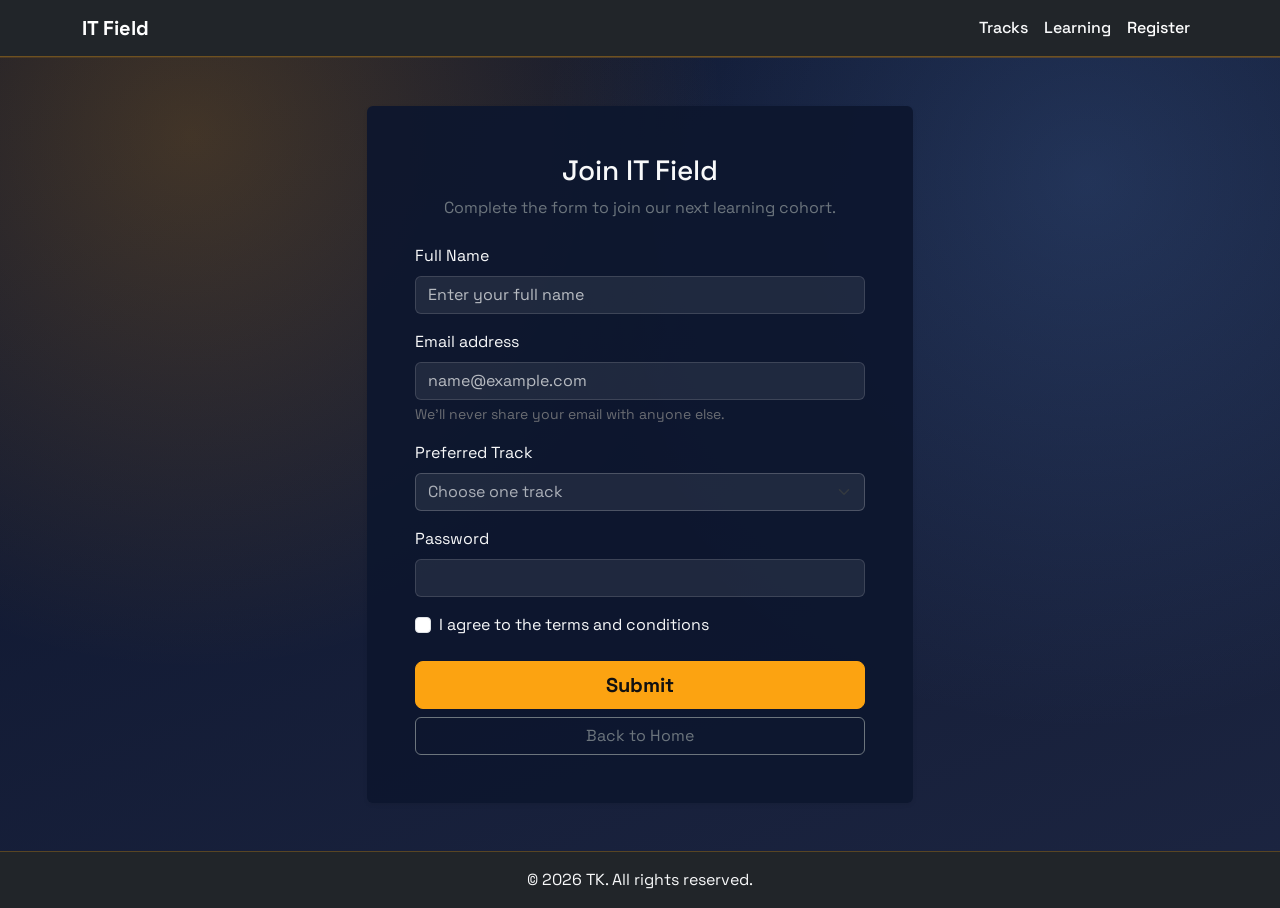
==== lesson14/registerForm.html @ 3d3079e5 "feat: add IT Field project - html and css files" ====
<!DOCTYPE html>
<html lang="en">

<head>
    <meta charset="UTF-8" />
    <meta name="viewport" content="width=device-width, initial-scale=1.0" />
    <meta name="description" content="Register form for IT Field website. HTML, CSS, Bootstrap project" />
    <meta name="keywords"
        content="IT,  programming, cybersecurity, cloud, Information Technology, Web Development,
                HTML, CSS, Bootstrap, Registration"
    />
    <meta name="author" content="Tornike Khutsishvili" />

    <!-- import CDN links -->
    <link
        href="https://cdn.jsdelivr.net/npm/bootstrap@5.3.8/dist/css/bootstrap.min.css"
        rel="stylesheet"
        integrity="sha384-sRIl4kxILFvY47J16cr9ZwB07vP4J8+LH7qKQnuqkuIAvNWLzeN8tE5YBujZqJLB"
        crossorigin="anonymous"
    />

    <!-- Main Style CSS link -->
    <link rel="stylesheet" href="style.css" />

    <!-- Title -->
    <title>IT Field - Register Form</title>
</head>

<body class="bg-light min-vh-100 d-flex flex-column">
    <!-- Header -->
    <header id="#home">
        <nav class="navbar navbar-expand-lg bg-dark navbar-dark">
            <div class="container">
                <!-- Navbar brand -->
                <a class="navbar-brand fw-bold" href="index.html">IT Field</a>
                <button
                    class="navbar-toggler"
                    type="button"
                    data-bs-toggle="collapse"
                    data-bs-target="#registerNav"
                    aria-controls="registerNav"
                    aria-expanded="false"
                    aria-label="Toggle navigation"
                >
                    <span class="navbar-toggler-icon"></span>
                </button>

                <!-- Navbar links -->
                <div class="collapse navbar-collapse" id="registerNav">
                    <ul class="navbar-nav ms-auto mb-2 mb-lg-0">
                        <li class="nav-item">
                            <a class="nav-link" href="index.html#tracks">
                                Tracks
                            </a>
                        </li>
                        <li class="nav-item">
                            <a class="nav-link" href="index.html#learning">
                                Learning
                            </a>
                        </li>
                        <li class="nav-item">
                            <a class="nav-link active" aria-current="page" href="registerForm.html">
                                Register
                            </a>
                        </li>
                    </ul>
                </div>
            </div>
        </nav>
    </header>
    <!-- End Header -->


    <!-- Main Content -->
    <main class="container py-5 flex-grow-1">
        <div class="row justify-content-center">
            <div class="col-12 col-md-9 col-lg-6">
                <div class="card shadow-sm border-0">
                    <div class="card-body p-4 p-md-5">
                        <!-- text content -->
                        <h1 class="h3 text-center mb-2">Join IT Field</h1>
                        <p class="text-secondary text-center mb-4">
                            Complete the form to join our next learning cohort.
                        </p>

                        <!-- Registration Form -->
                        <form>
                            <div class="mb-3">
                                <label for="fullName" class="form-label">Full Name</label>
                                <input type="text" class="form-control" id="fullName" placeholder="Enter your full name" required />
                            </div>

                            <div class="mb-3">
                                <label for="email" class="form-label">Email address</label>
                                <input
                                    type="email"
                                    class="form-control"
                                    id="email"
                                    aria-describedby="emailHelp"
                                    placeholder="name@example.com"
                                    required
                                />
                                <div id="emailHelp" class="form-text">
                                    We'll never share your email with anyone else.
                                </div>
                            </div>

                            <div class="mb-3">
                                <label for="track" class="form-label">Preferred Track</label>
                                <select class="form-select" id="track" required>
                                    <option value="default" selected disabled>Choose one track</option>
                                    <option>Frontend Development</option>
                                    <option>Cybersecurity</option>
                                    <option>Cloud Engineering</option>
                                </select>
                            </div>

                            <div class="mb-3">
                                <label for="password" class="form-label">Password</label>
                                <input type="password" class="form-control" id="password" required />
                            </div>

                            <div class="mb-4 form-check">
                                <input type="checkbox" class="form-check-input" id="agreeTerms" required />
                                <label class="form-check-label" for="agreeTerms">
                                    I agree to the terms and conditions
                                </label>
                            </div>

                            <div class="d-grid gap-2">
                                <button type="submit" class="btn btn-primary btn-lg">Submit</button>
                                <a href="index.html" class="btn btn-outline-secondary">Back to Home</a>
                            </div>
                        </form>
                        <!-- end form -->
                    </div>
                </div>
            </div>
        </div>
    </main>
    <!-- End Main -->


    <!-- Footer -->
    <footer class="bg-dark text-light text-center py-3 mt-auto">
        <p class="mb-0">&copy; 2026 TK. All rights reserved.</p>
    </footer>
    <!-- End Footer -->



    <!-- Scripts -->
    <script
        src="https://cdn.jsdelivr.net/npm/bootstrap@5.3.8/dist/js/bootstrap.bundle.min.js"
        integrity="sha384-FKyoEForCGlyvwx9Hj09JcYn3nv7wiPVlz7YYwJrWVcXK/BmnVDxM+D2scQbITxI"
        crossorigin="anonymous"
    ></script>
</body>

</html>
---- lesson14/style.css ----
/*** Imports ***/
@import url('https://fonts.googleapis.com/css2?family=Space+Grotesk:wght@400;500;700&display=swap');


/*** Root ***/
:root {
	--bg-main: #0b132b;
	--bg-alt: #1c2541;
	--accent: #fca311;
	--accent-dark: #d98a08;
	--text-main: #f8f9fa;
	--text-muted: #d9dbe1;
}


/*** Body ***/
body {
	font-family: 'Space Grotesk', sans-serif;
	background:
		radial-gradient(circle at 15% 15%, rgba(252, 163, 17, 0.22) 0%, rgba(252, 163, 17, 0) 40%),
		radial-gradient(circle at 85% 20%, rgba(110, 168, 254, 0.18) 0%, rgba(110, 168, 254, 0) 42%),
		linear-gradient(160deg, var(--bg-main) 0%, var(--bg-alt) 100%);
	color: var(--text-main);
}


/*** Header ***/
header {
	background: linear-gradient(135deg, rgba(11, 19, 43, 0.92), rgba(28, 37, 65, 0.82));
	border-bottom: 1px solid rgba(252, 163, 17, 0.25);
}

.navbar {
	-webkit-backdrop-filter: blur(8px);
	backdrop-filter: blur(8px);
	background-color: rgba(4, 9, 24, 0.8);
	border-bottom: 1px solid rgba(252, 163, 17, 0.35);
}

.nav-link {
	color: var(--text-main);
	font-weight: 500;
}

.nav-link:hover {
	color: var(--accent);
}

.btn-primary {
	background-color: var(--accent);
	border-color: var(--accent);
	color: #111;
	font-weight: 700;
}

.btn-primary:hover,
.btn-primary:focus {
	background-color: var(--accent-dark);
	border-color: var(--accent-dark);
	color: #111;
}

.carousel-item img {
	height: 440px;
	object-fit: cover;
}

.carousel-caption {
	background: rgba(0, 0, 0, 0.45);
	border-radius: 10px;
	padding: 0.75rem 1rem;
}


/*** Cards ***/
.card {
	background: rgba(13, 22, 46, 0.92);
	border: 1px solid rgba(252, 163, 17, 0.28);
	color: var(--text-main);
	transition: transform 0.25s ease, box-shadow 0.25s ease;
}

.card:hover {
	transform: translateY(-8px);
	box-shadow: 0 18px 40px rgba(0, 0, 0, 0.35);
}

.card-text {
	color: var(--text-muted);
}


/*** Forms ***/
.form-control {
	background-color: rgba(255, 255, 255, 0.08);
	border: 1px solid rgba(255, 255, 255, 0.2);
	color: rgb(248, 249, 250, 0.65);
}

.form-select {
	background-color: rgba(255, 255, 255, 0.08);
	border: 1px solid rgba(255, 255, 255, 0.2);
	color: rgb(248, 249, 250, 0.65);
}

.form-select option {
	background-color: rgba(13, 22, 46, 0.9);
	color: rgb(248, 249, 250, 0.85);
}

.form-control:focus,
.form-select:focus {
	background-color: rgba(255, 255, 255, 0.11);
	color: rgb(255, 255, 255);
	border-color: var(--accent);
	box-shadow: 0 0 0 0.25rem rgba(252, 163, 17, 0.25);
}

.form-control::placeholder {
	color: rgba(248, 249, 250, 0.7);
}

.form-block {
	background: rgba(13, 22, 46, 0.9);
	border: 1px solid rgba(252, 163, 17, 0.3);
}

.form-text {
	color: rgba(138, 138, 138, 0.75);
}


/*** Modals ***/
.modal-content {
	background: linear-gradient(180deg, #111a38, #0b132b);
	color: var(--text-main);
	border: 1px solid rgba(252, 163, 17, 0.4);
}

.spinner-border {
	width: 1.4rem;
	height: 1.4rem;
}


/*** Footer ***/
footer {
	background: rgba(3, 8, 22, 0.92);
	border-top: 1px solid rgba(252, 163, 17, 0.25);
	color: var(--text-muted);
}


/*** Responsive ***/
@media (max-width: 768px) {
	.carousel-item img {
		height: 260px;
	}
}
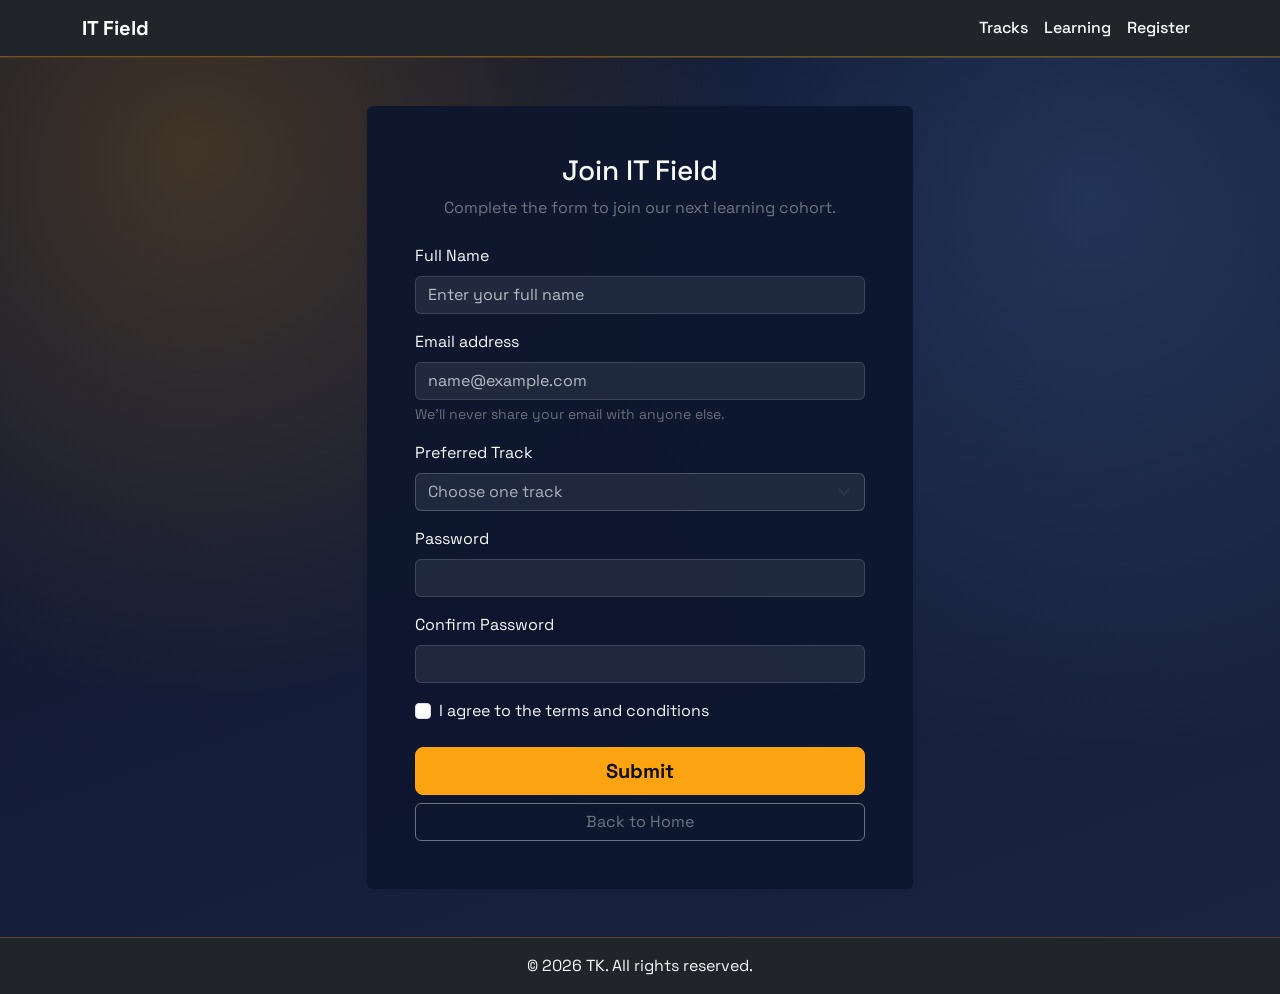
==== commit 522035d0: "feat: add succsess registration form, also modify index and register html files" ====
--- a/lesson14/registerForm.html
+++ b/lesson14/registerForm.html
@@ -84,7 +84,7 @@
                         </p>
 
                         <!-- Registration Form -->
-                        <form>
+                        <form action="successForm.html" method="GET" class="needs-validation">
                             <div class="mb-3">
                                 <label for="fullName" class="form-label">Full Name</label>
                                 <input type="text" class="form-control" id="fullName" placeholder="Enter your full name" required />
@@ -118,6 +118,11 @@
                             <div class="mb-3">
                                 <label for="password" class="form-label">Password</label>
                                 <input type="password" class="form-control" id="password" required />
+                            </div>
+
+                            <div class="mb-3">
+                                <label for="confirmPassword" class="form-label">Confirm Password</label>
+                                <input type="password" class="form-control" id="confirmPassword" required />
                             </div>
 
                             <div class="mb-4 form-check">
